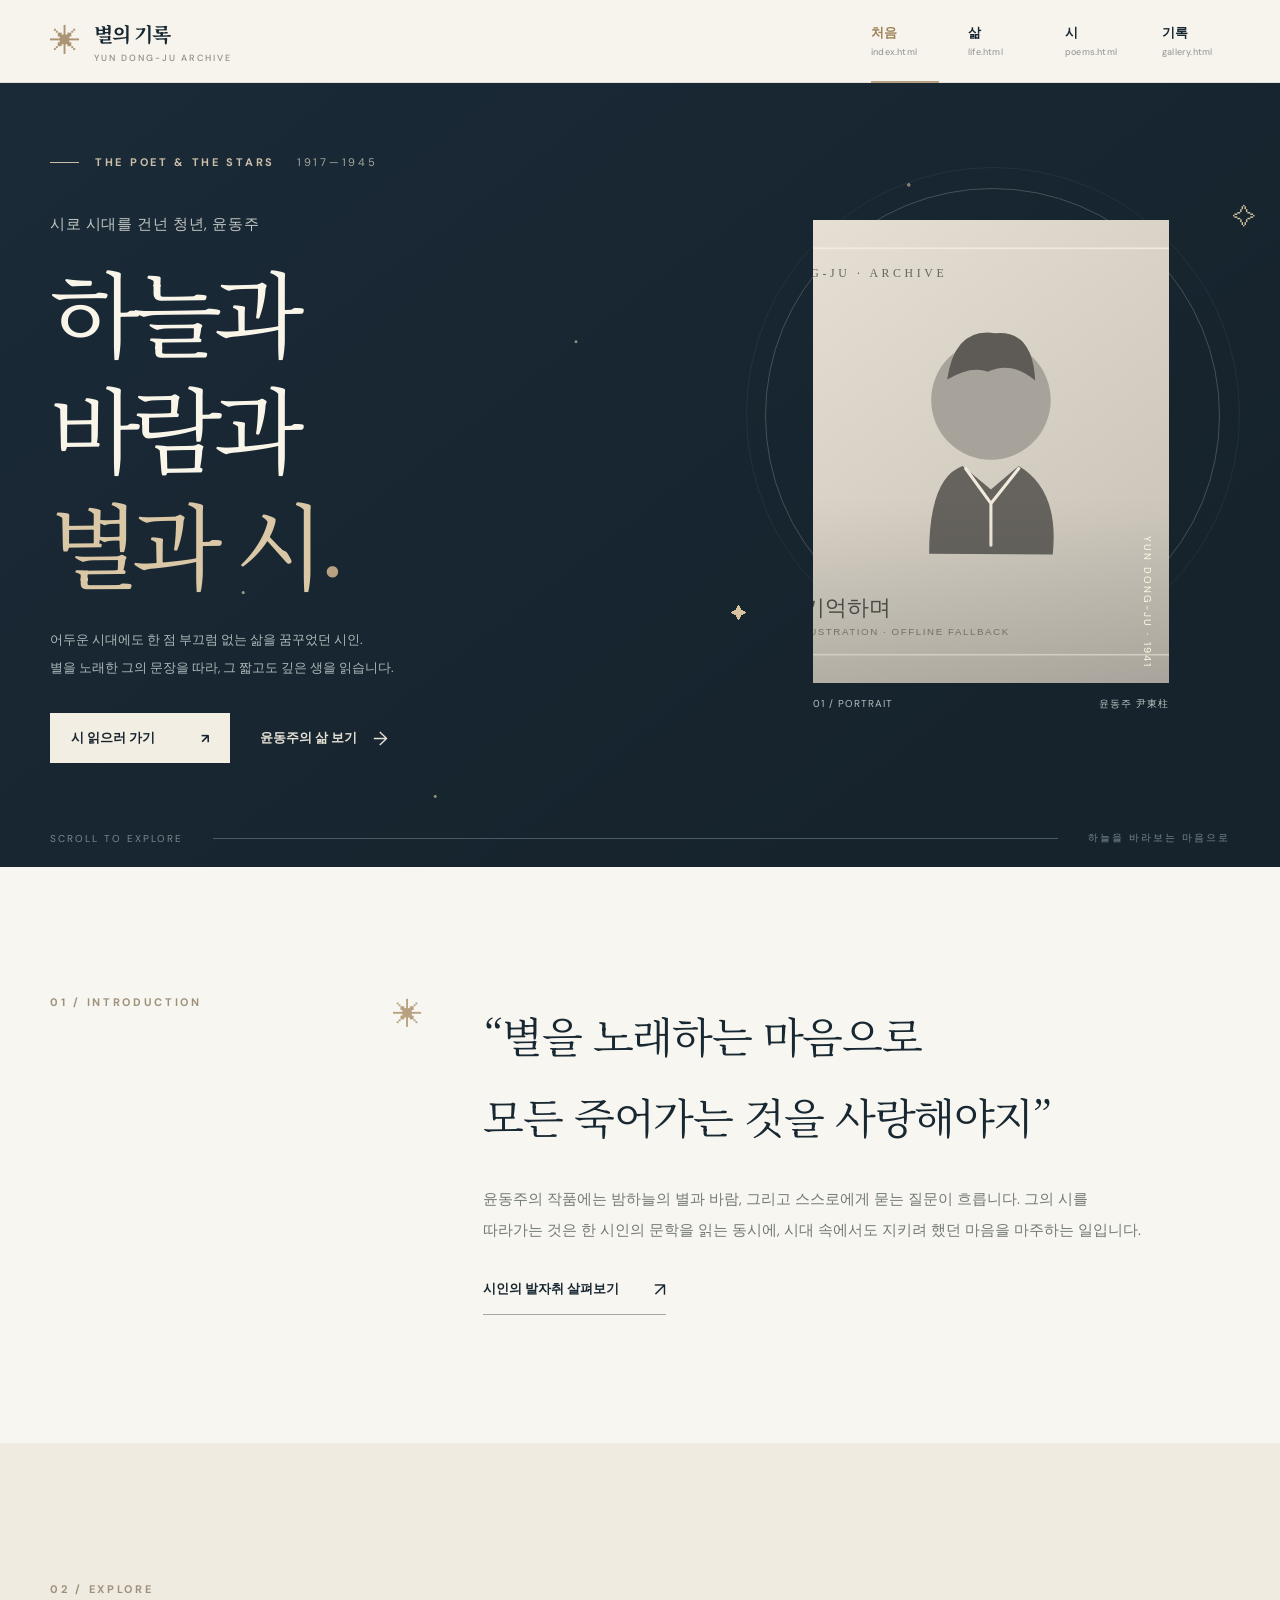
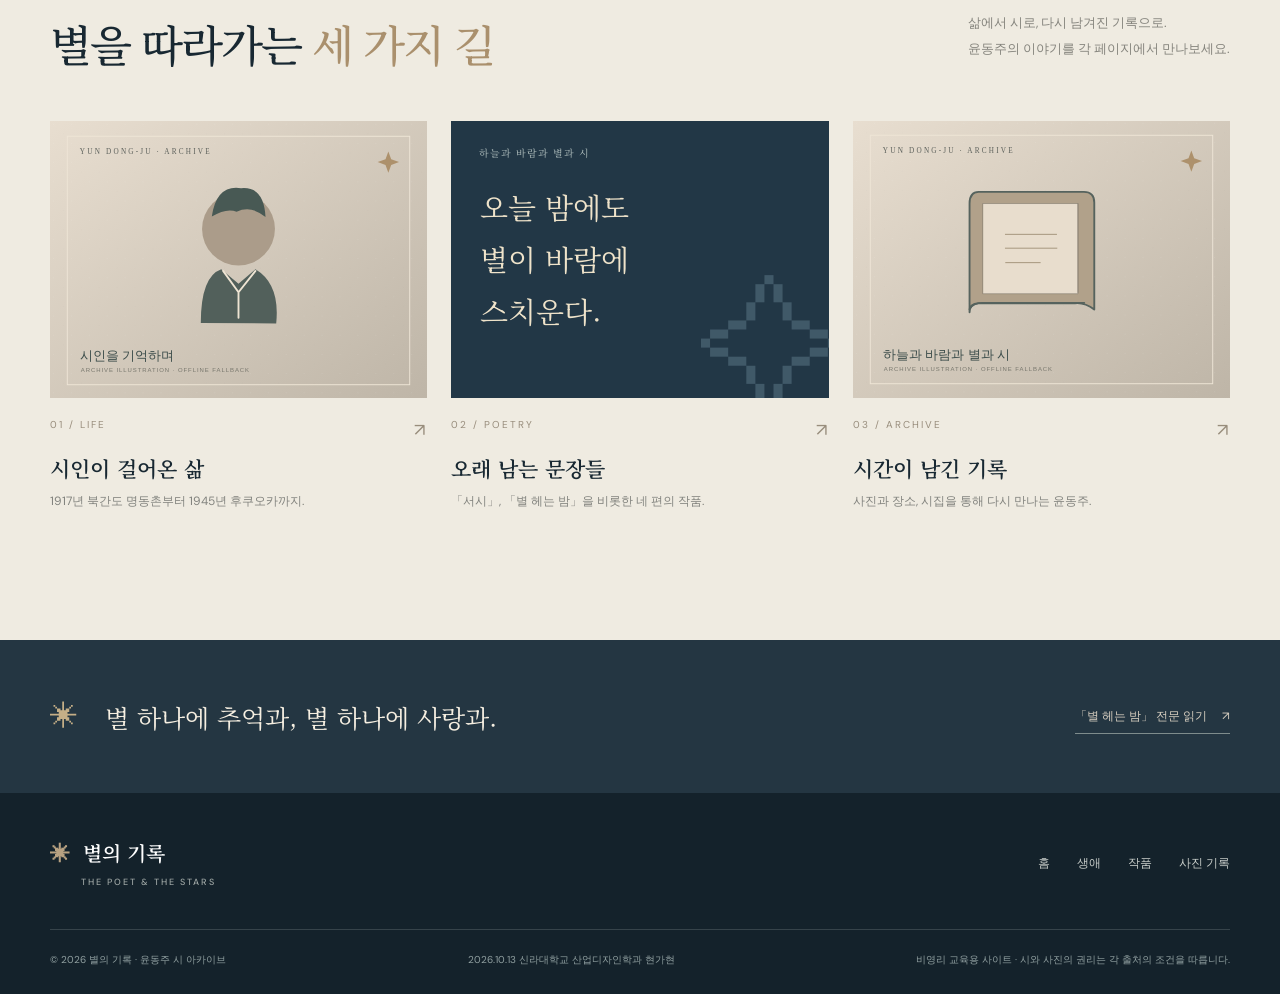
==== index.html @ 15b15f1a "Add files via upload" ====
<!DOCTYPE html>
<html lang="ko">
<head>
 <meta charset="UTF-8">
 <meta name="viewport" content="width=device-width,initial-scale=1">
 <meta name="description" content="하늘과 바람과 별과 시. 윤동주의 삶과 시, 사진 기록을 담은 문학 웹사이트입니다.">
 <meta name="theme-color" content="#17242e">
 <title>처음 | 별의 기록 — 윤동주</title>
 <link rel="icon" type="image/svg+xml" href="assets/favicon.svg">
 <link rel="preconnect" href="https://fonts.googleapis.com"><link rel="preconnect" href="https://fonts.gstatic.com" crossorigin>
 <link href="https://fonts.googleapis.com/css2?family=DM+Sans:wght@400;500;600;700&family=Noto+Serif+KR:wght@300;400;500;600;700&family=Nanum+Myeongjo:wght@400;700;800&display=swap" rel="stylesheet">
 <link rel="stylesheet" href="assets/style.css">
</head>
<body>
<a class="skip-link" href="#main">본문으로 바로가기</a>
<div class="reading-progress" aria-hidden="true" id="reading-progress"></div>
<header class="site-header" id="site-header">
 <div class="header-inner wrap">
   <a class="brand" href="index.html" aria-label="별의 기록 홈으로"><span class="brand-star" aria-hidden="true">✳</span><span class="brand-text">별의 기록<small>YUN DONG-JU ARCHIVE</small></span></a>
   <button class="nav-toggle" type="button" aria-label="메뉴 열기" aria-expanded="false" aria-controls="main-navigation"><span></span><span></span><span></span></button>
   <nav class="main-nav" id="main-navigation" aria-label="상단 메뉴"><a href="index.html" class="nav-link is-active" aria-current="page"><span>처음</span><small>index.html</small></a>
<a href="life.html" class="nav-link " ><span>삶</span><small>life.html</small></a>
<a href="poems.html" class="nav-link " ><span>시</span><small>poems.html</small></a>
<a href="gallery.html" class="nav-link " ><span>기록</span><small>gallery.html</small></a></nav>
 </div>
</header>
<main id="main">

<section class="hero home-hero">
 <div class="hero-stars" aria-hidden="true"></div>
 <div class="wrap hero-grid">
  <div class="hero-copy" data-reveal>
   <div class="eyebrow light"><span class="eyebrow-line"></span> THE POET & THE STARS <span class="eyebrow-num">1917—1945</span></div>
   <p class="hero-prelude">시로 시대를 건넌 청년, 윤동주</p>
   <h1>하늘과<br>바람과<br><em>별과 시<span class="title-dot">.</span></em></h1>
   <p class="hero-description">어두운 시대에도 한 점 부끄럼 없는 삶을 꿈꾸었던 시인.<br>별을 노래한 그의 문장을 따라, 그 짧고도 깊은 생을 읽습니다.</p>
   <div class="hero-actions"><a class="button button-light" href="poems.html">시 읽으러 가기 <span aria-hidden="true">↗</span></a><a class="text-link light-link" href="life.html">윤동주의 삶 보기 <span aria-hidden="true">→</span></a></div>
  </div>
  <div class="hero-visual" data-reveal>
    <div class="orbit orbit-one" aria-hidden="true"></div><div class="orbit orbit-two" aria-hidden="true"></div>
    <div class="hero-photo-frame"><img data-fallback="assets/fallback-portrait.svg" src="https://upload.wikimedia.org/wikipedia/commons/4/4f/Yun_Dong-ju.jpg" alt="1941년 연희전문학교 졸업 당시 윤동주 시인의 흑백 초상사진" fetchpriority="high"><span class="photo-side-note">YUN DONG-JU · 1941</span></div>
    <div class="photo-caption"><span>01 / PORTRAIT</span><span>윤동주 尹東柱</span></div>
    <div class="star-mark mark-a" aria-hidden="true">✧</div><div class="star-mark mark-b" aria-hidden="true">✦</div>
  </div>
 </div>
 <div class="wrap hero-bottom"><span>SCROLL TO EXPLORE</span><span class="hero-bottom-line"></span><span>하늘을 바라보는 마음으로</span></div>
</section>
<section class="section intro-section">
 <div class="wrap intro-grid">
   <div class="section-kicker" data-reveal><span class="section-index">01 / INTRODUCTION</span><span class="tiny-star">✳</span></div>
   <div data-reveal><p class="serif-lead">“별을 노래하는 마음으로<br>모든 죽어가는 것을 사랑해야지”</p><p class="body-copy">윤동주의 작품에는 밤하늘의 별과 바람, 그리고 스스로에게 묻는 질문이 흐릅니다. 그의 시를 따라가는 것은 한 시인의 문학을 읽는 동시에, 시대 속에서도 지키려 했던 마음을 마주하는 일입니다.</p><a href="life.html" class="arrow-link">시인의 발자취 살펴보기 <span>↗</span></a></div>
 </div>
</section>
<section class="section discover-section">
 <div class="wrap">
   <div class="section-header" data-reveal><div><p class="section-index">02 / EXPLORE</p><h2>별을 따라가는 <em>세 가지 길</em></h2></div><p>삶에서 시로, 다시 남겨진 기록으로.<br>윤동주의 이야기를 각 페이지에서 만나보세요.</p></div>
   <div class="discover-grid">
    <a class="discover-card" href="life.html" data-reveal><div class="card-image"><img data-fallback="assets/fallback-portrait.svg" src="https://upload.wikimedia.org/wikipedia/commons/0/0b/Birth_Place_of_Yun_Dong-ju.jpg" loading="lazy" alt="윤동주 시인의 출생지에 보존된 생가 건물"></div><div class="discover-meta"><span>01 / LIFE</span><span aria-hidden="true">↗</span></div><h3>시인이 걸어온 삶</h3><p>1917년 북간도 명동촌부터 1945년 후쿠오카까지.</p></a>
    <a class="discover-card" href="poems.html" data-reveal><div class="card-image card-image-poetry"><span class="poem-image-small">하늘과 바람과 별과 시</span><strong>오늘 밤에도<br>별이 바람에<br>스치운다.</strong><span class="poem-image-star" aria-hidden="true">✧</span></div><div class="discover-meta"><span>02 / POETRY</span><span aria-hidden="true">↗</span></div><h3>오래 남는 문장들</h3><p>「서시」, 「별 헤는 밤」을 비롯한 네 편의 작품.</p></a>
    <a class="discover-card" href="gallery.html" data-reveal><div class="card-image"><img data-fallback="assets/fallback-book.svg" src="https://upload.wikimedia.org/wikipedia/commons/3/3f/Sky%2C_Wind%2C_Star_and_Poem.jpg" loading="lazy" alt="1948년 발간된 시집 하늘과 바람과 별과 시의 초간본"></div><div class="discover-meta"><span>03 / ARCHIVE</span><span aria-hidden="true">↗</span></div><h3>시간이 남긴 기록</h3><p>사진과 장소, 시집을 통해 다시 만나는 윤동주.</p></a>
   </div>
 </div>
</section>
<section class="quote-band"><div class="wrap"><span class="quote-spark" aria-hidden="true">✳</span><p>별 하나에 추억과, 별 하나에 사랑과.</p><a href="poems.html#night">「별 헤는 밤」 전문 읽기 <span aria-hidden="true">↗</span></a></div></section>

</main>
<footer class="site-footer">
  <div class="wrap footer-top"><div class="footer-title"><span class="footer-star">✳</span> 별의 기록 <small>THE POET & THE STARS</small></div><div class="footer-nav"><a href="index.html">홈</a><a href="life.html">생애</a><a href="poems.html">작품</a><a href="gallery.html">사진 기록</a></div></div>
  <div class="wrap footer-bottom"><span>© 2026 별의 기록 · 윤동주 시 아카이브</span><span>2026.10.13 신라대학교 산업디자인학과 현가현</span><span>비영리 교육용 사이트 · 시와 사진의 권리는 각 출처의 조건을 따릅니다.</span></div>
</footer>
<script src="assets/main.js" defer></script>
</body></html>
---- assets/style.css ----
/* 별의 기록 — A four-page editorial website about Yun Dong-ju */
:root{--ink:#182832;--deep:#17242e;--deep2:#233644;--paper:#f7f4ed;--cream:#ece7db;--white:#fffdf9;--muted:#758080;--line:#d9d7cc;--gold:#b7a181;--pale-gold:#d7c8ab;--sans:"DM Sans","Apple SD Gothic Neo","Malgun Gothic",sans-serif;--serif:"Noto Serif KR","Nanum Myeongjo","AppleMyungjo",serif;--content:1180px}
*{box-sizing:border-box}html{scroll-behavior:smooth;scroll-padding-top:112px}body{margin:0;background:var(--paper);color:var(--ink);font-family:var(--sans);-webkit-font-smoothing:antialiased;word-break:keep-all}a{text-decoration:none;color:inherit}button{font:inherit}img{display:block;width:100%}::selection{background:#d3c2a3;color:var(--deep)}.wrap{width:min(var(--content),calc(100% - 80px));margin:0 auto}.skip-link{position:absolute;top:-99px;left:16px;background:var(--paper);padding:12px 16px;z-index:10000}.skip-link:focus{top:12px}:focus-visible{outline:2px solid #9f855b;outline-offset:4px}.reading-progress{height:2px;position:fixed;top:0;left:0;width:0;background:var(--gold);z-index:200}.site-header{position:sticky;top:0;z-index:100;background:rgba(247,244,237,.97);backdrop-filter:blur(18px);border-bottom:1px solid rgba(24,40,50,.1)}.header-inner{height:82px;display:flex;align-items:center;justify-content:space-between;gap:28px}.brand{display:flex;align-items:center;gap:13px;flex-shrink:0}.brand-star{font-size:31px;color:#aa9473;line-height:1}.brand-text{font-family:var(--serif);font-weight:700;font-size:20px;letter-spacing:-1.2px}.brand-text small{display:block;color:#8e8c83;font:500 9px var(--sans);letter-spacing:2px;margin-top:4px}.main-nav{display:flex;align-items:center;gap:29px;height:100%}.nav-link{height:100%;display:flex;position:relative;flex-direction:column;justify-content:center;min-width:68px;align-items:flex-start;gap:4px;font-weight:600;font-size:13px;transition:color .2s}.nav-link small{font-size:9px;color:#9c9d99;font-weight:500;letter-spacing:.2px}.nav-link:after{content:"";position:absolute;bottom:-1px;left:0;right:0;height:2px;background:transparent}.nav-link:hover,.nav-link.is-active{color:#9e8158}.nav-link.is-active:after{background:var(--gold)}.nav-toggle{display:none}.eyebrow,.section-index{font-size:11px;font-weight:700;letter-spacing:2.7px}.eyebrow{display:flex;gap:16px;align-items:center;color:#8f877c}.eyebrow-line{width:29px;height:1px;background:currentColor;display:inline-block}.eyebrow.light{color:#ccbfa9}.eyebrow-num{font-weight:400;color:#a7a89f;margin-left:6px}.section-index{color:#9e927c}.section{padding:128px 0}.section-kicker{display:flex;align-items:start;justify-content:space-between;color:var(--gold)}.tiny-star{font-size:30px;font-weight:300}.section-header{display:flex;justify-content:space-between;align-items:end;gap:20px;margin-bottom:47px}.section-header h2,.memory-section h2,.credits-section h2{font:500 clamp(29px,3.4vw,47px)/1.4 var(--serif);letter-spacing:-2px;margin:17px 0 0}.section-header h2 em,.memory-section h2 em,.credits-section h2 em{font-style:normal;color:#aa906d}.section-header>p{color:#85847d;line-height:1.95;font-size:13px;max-width:330px}.arrow-link{display:inline-flex;gap:35px;align-items:center;border-bottom:1px solid #aaa89d;padding:0 0 12px;font-size:13px;font-weight:700;transition:gap .2s}.arrow-link:hover{gap:48px}.arrow-link span,.text-link span{font-size:19px;font-weight:400}.button{display:inline-flex;align-items:center;justify-content:space-between;gap:30px;padding:16px 21px;min-width:180px;font-weight:700;font-size:13px;transition:transform .2s,background .2s}.button:hover{transform:translateY(-3px)}.button-light{background:#f2eee4;color:var(--deep)}.text-link{display:inline-flex;align-items:center;gap:16px;font-size:13px;font-weight:700}.light-link{color:#e5e0d5}.body-copy{line-height:2.1;color:#727977;font-size:15px}.page-hero{position:relative;overflow:hidden}.page-hero.warm{background:var(--cream);color:var(--ink)}.page-hero.dark{background:var(--deep);color:#f8f4ea}.page-hero .wrap{position:relative;z-index:2;padding:112px 0 122px}.page-hero h1{font:400 clamp(36px,4.5vw,67px)/1.42 var(--serif);letter-spacing:-3px;margin:26px 0 24px}.page-hero h1 em{font-style:normal;color:#a9977c}.page-hero.dark h1 em{color:#d1b998}.page-summary{font-size:15px;line-height:2.1;color:#7f8785}.page-hero.dark .page-summary{color:#bdc1bf}.page-hero-grid{display:flex;justify-content:space-between;align-items:center;gap:40px}.page-hero-emblem{font:300 24px var(--serif);white-space:nowrap;color:#ae9e8a;border:1px solid #cec7b8;border-radius:50%;width:288px;height:288px;display:flex;align-items:center;justify-content:center;gap:14px;transform:rotate(-19deg)}.page-hero-emblem span{font-size:17px}.site-footer{background:#14222b;color:#fff}.footer-top{display:flex;align-items:center;justify-content:space-between;padding:45px 0 41px;border-bottom:1px solid #36434a}.footer-title{font:600 20px var(--serif)}.footer-star{font-size:20px;color:var(--gold);margin-right:7px}.footer-title small{display:block;margin-top:9px;margin-left:31px;font:500 9px var(--sans);color:#9da5a3;letter-spacing:2px}.footer-nav{display:flex;gap:27px;font-size:12px;color:#c8cdc9}.footer-nav a:hover{color:#fff}.footer-bottom{padding:21px 0 26px;display:flex;justify-content:space-between;gap:20px;flex-wrap:wrap;color:#91a0a1;font-size:10px;line-height:1.7}.sources-bar{background:#eeebe2;border-top:1px solid var(--line);padding:25px 0}.sources-bar .wrap{display:flex;align-items:baseline;gap:40px}.sources-bar strong{font-size:12px;white-space:nowrap}.sources-bar p{margin:0;font-size:12px;color:#727672;line-height:1.85}.sources-bar a{text-decoration:underline;text-underline-offset:3px}
/* Home */
.home-hero{background:var(--deep);color:#f9f5e9;position:relative;overflow:hidden;min-height:665px}.hero-stars,.poem-hero-stars{position:absolute;inset:0;pointer-events:none;opacity:.55;background-image:radial-gradient(circle at 6% 18%,#d8caa4 1px,transparent 1.7px),radial-gradient(circle at 19% 65%,#fff9df 1px,transparent 2px),radial-gradient(circle at 71% 13%,#d8caa4 1.5px,transparent 2px),radial-gradient(circle at 83% 76%,#d8caa4 1px,transparent 1.7px),radial-gradient(circle at 45% 33%,#f4e6b8 1px,transparent 1.8px),radial-gradient(circle at 91% 35%,#f4e6b8 1px,transparent 2px),radial-gradient(circle at 34% 91%,#f4e6b8 1px,transparent 2px),linear-gradient(142deg,#1e3040 0%,#16232c 80%)}.hero-grid{display:grid;grid-template-columns:1.15fr .85fr;gap:55px;align-items:center;padding-top:72px;padding-bottom:58px;position:relative;z-index:2}.hero-prelude{margin:45px 0 18px;font-size:15px;letter-spacing:.6px;color:#c1c7c3}.home-hero h1{font:400 clamp(68px,7.3vw,105px)/1.24 var(--serif);letter-spacing:-8px;margin:0}.home-hero h1 em{font-style:normal;color:#d9c7a5}.title-dot{color:var(--gold)}.hero-description{margin:26px 0 32px;font-size:13px;line-height:2.15;color:#aeb9b9}.hero-actions{display:flex;align-items:center;gap:30px;flex-wrap:wrap}.hero-visual{position:relative;max-width:420px;width:100%;margin:0 auto;align-self:center;padding:35px 32px 22px}.hero-photo-frame{position:relative;overflow:hidden;height:463px;background:#ac9e8a;filter:sepia(.23) contrast(.94)}.hero-photo-frame>img{height:100%;object-fit:cover;object-position:center 28%;filter:grayscale(1)}.hero-photo-frame:after{content:"";position:absolute;inset:0;background:linear-gradient(0deg,rgba(15,27,31,.17),transparent 40%)}.photo-side-note{position:absolute;right:15px;bottom:15px;color:#f9f7ec;font-size:10px;letter-spacing:2px;writing-mode:vertical-rl;z-index:2}.photo-caption{display:flex;justify-content:space-between;margin-top:14px;color:#b6c0c0;font-size:10px;letter-spacing:1px}.orbit{position:absolute;border:1px solid #6b7371;border-radius:50%;pointer-events:none}.orbit-one{width:calc(100% + 35px);aspect-ratio:1;left:-16px;top:3px;opacity:.55}.orbit-two{width:calc(100% + 74px);aspect-ratio:1;left:-35px;top:-18px;opacity:.16}.star-mark{position:absolute;color:#d7c39f;font-size:23px}.mark-a{top:3%;right:-13%}.mark-b{bottom:20%;left:-12%;font-size:16px}.hero-bottom{position:relative;z-index:2;padding:10px 0 22px;display:flex;align-items:center;gap:30px;color:#798a8d;font-size:10px;letter-spacing:2px}.hero-bottom-line{height:1px;background:#4a5c63;flex:1}.intro-section{background:#f8f6f0}.intro-grid{display:grid;grid-template-columns:1fr 2fr;gap:60px}.serif-lead{font:400 clamp(27px,3.3vw,44px)/1.9 var(--serif);letter-spacing:-1.4px;margin:0 0 28px}.intro-grid .body-copy{max-width:660px;margin:0 0 30px}.discover-section{background:#efebe1}.discover-grid{display:grid;grid-template-columns:repeat(3,minmax(0,1fr));gap:24px}.discover-card .card-image{height:277px;overflow:hidden;background:#d0c7b8;position:relative}.discover-card img{height:100%;object-fit:cover;transition:transform .65s}.discover-card:hover img{transform:scale(1.065)}.discover-card:first-child img{object-position:center 35%}.discover-card:last-child img{object-position:center center}.discover-meta{display:flex;justify-content:space-between;font-size:10px;letter-spacing:2px;margin:20px 0 11px;color:#988d7c}.discover-meta>span:last-child{font-size:18px}.discover-card h3{font:600 21px var(--serif);margin:0 0 8px}.discover-card>p{font-size:12px;line-height:1.8;color:#82837e;margin:0}.card-image-poetry{background:#223746!important;padding:29px;color:#efe3ca;display:flex;flex-direction:column;justify-content:center}.poem-image-small{position:absolute;top:24px;left:28px;font:500 10px var(--serif);letter-spacing:1px;color:#9faeaf}.card-image-poetry strong{font:400 29px/1.8 var(--serif);z-index:1}.poem-image-star{position:absolute;font-size:145px;line-height:1;right:-17px;bottom:-27px;color:#405968;font-weight:300}.quote-band{background:#243642;color:#f6efe1;padding:58px 0}.quote-band .wrap{display:flex;gap:27px;align-items:center}.quote-spark{font-size:28px;color:#c5af87}.quote-band p{font:400 25px var(--serif);flex:1;margin:0}.quote-band a{font-size:12px;color:#d6cec0;border-bottom:1px solid #7e8c8c;padding:8px 0;white-space:nowrap}.quote-band a span{margin-left:12px}
/* Life */
.biography-section{background:var(--paper)}.bio-grid{display:grid;grid-template-columns:.8fr 1.2fr;gap:100px;align-items:center}.bio-photo{background:#a4a19b;position:relative}.bio-photo>img{aspect-ratio:.75;object-fit:cover;object-position:center 22%;filter:grayscale(1) contrast(1.06)}.bio-photo>span{position:absolute;bottom:18px;left:20px;font-size:10px;color:#f5f3ea;letter-spacing:2px}.bio-content h2{font:600 51px var(--serif);margin:18px 0 4px}.bio-content h2 small{font-size:23px;color:#9e927e;font-weight:400}.bio-years{font-size:12px!important;letter-spacing:1.8px;color:#9a8e7d!important;margin-bottom:28px!important}.bio-content>p:not(.bio-years){font-size:14px;line-height:2.25;color:#66716f;margin:0 0 19px}.bio-facts{display:grid;grid-template-columns:repeat(3,1fr);gap:17px;margin-top:35px;border-top:1px solid var(--line);padding-top:24px}.bio-facts small{display:block;font-size:10px;letter-spacing:1px;color:#a59a8b;margin-bottom:9px}.bio-facts strong{font-size:12px;line-height:1.65}.bio-facts strong span{font-weight:400;color:#868681}.timeline-section{background:#ede9df}.section-header.narrow{margin-bottom:55px}.timeline{max-width:960px;margin:0 auto}.timeline-item{display:grid;grid-template-columns:180px 1fr;gap:45px;position:relative;padding-bottom:36px}.timeline-item:before{content:"";width:1px;background:#c9c2b5;position:absolute;top:18px;bottom:-7px;left:193px}.timeline-item:last-child:before{display:none}.timeline-year{font:500 46px var(--serif);color:#b9a98d;letter-spacing:-1px}.timeline-entry{position:relative;background:#f8f6f0;padding:29px 36px;border:1px solid #e4dfd4}.timeline-entry:before{content:"";width:9px;height:9px;border:1px solid #b19b7a;background:var(--paper);border-radius:50%;position:absolute;left:-37px;top:23px}.timeline-entry>span{font-size:11px;font-weight:700;letter-spacing:.4px;color:#b29b78}.timeline-entry h3{font:600 20px var(--serif);margin:12px 0}.timeline-entry p{font-size:13px;color:#777f7b;line-height:2;margin:0}.memory-section{background:#f8f6f0}.memory-grid{display:grid;grid-template-columns:1fr 1fr;gap:90px;align-items:center}.memory-section .body-copy{max-width:480px;margin:25px 0}.memory-image{height:445px;overflow:hidden}.memory-image img{height:100%;object-fit:cover;object-position:center 56%}
/* Poems */
.poem-page-hero .wrap{padding:106px 0 111px}.poem-hero-stars{background-image:radial-gradient(circle at 75% 32%,#e2cb9f 1px,transparent 2px),radial-gradient(circle at 87% 56%,#fff 2px,transparent 3px),radial-gradient(circle at 60% 67%,#d4c6a2 1px,transparent 1.6px),radial-gradient(circle at 42% 28%,#d4c6a2 1px,transparent 1.6px);background-size:auto;opacity:.5}.poem-anchor-bar{background:#ede9df;border-bottom:1px solid #d8d2c8;position:sticky;top:82px;z-index:70}.poem-anchor-bar .wrap{display:flex;gap:12px;align-items:center;justify-content:space-between;min-height:72px}.poem-anchor-bar .wrap>span{font-size:10px;letter-spacing:1.4px;color:#a2917c;margin-right:auto}.poem-anchor-bar a{font-size:12px;padding:10px 13px;white-space:nowrap;transition:background .2s}.poem-anchor-bar a:hover{background:#dcd4c4}.poem-anchor-bar a small{font-size:9px;color:#ac9680;margin-right:7px}.poem-panel{scroll-margin-top:154px;background:#f8f6f0;padding:105px 0 112px}.poem-panel-alt{background:#efebe1}.poem-panel-grid{display:grid;grid-template-columns:.73fr 1.27fr;align-items:start;gap:74px}.poem-side{position:sticky;top:190px}.poem-no{font-size:90px;font-family:var(--serif);color:#c4b79e;display:block;font-weight:300;line-height:1.1;letter-spacing:-7px;margin-bottom:26px}.poem-no span{font:400 15px var(--sans);letter-spacing:0;color:#acaaa3;margin-left:14px}.poem-side h2{font:600 43px var(--serif);margin:14px 0 6px}.poem-date{color:#a69a88;font-size:12px;letter-spacing:1.3px}.poem-tags{margin-top:24px;display:flex;flex-wrap:wrap}.poem-tags span{font-size:11px;border:1px solid #d4cbbc;border-radius:20px;padding:7px 13px;color:#9e8c74}.poem-commentary{font-size:13px;line-height:2.2;color:#78807b;margin:25px 0 32px;max-width:285px}.source-link{font-size:11px;color:#96846c;border-bottom:1px solid #c3b9a9;padding-bottom:7px}.poem-paper{position:relative;background:var(--white);padding:57px clamp(30px,6vw,85px) 61px;box-shadow:0 18px 60px rgba(43,38,25,.045);border:1px solid #ebe6da;min-height:610px}.paper-head{display:block;font:500 10px var(--sans);color:#c6b9a7;letter-spacing:3px}.poem-paper h3{font:600 26px var(--serif);text-align:center;margin:36px 0 40px}.poem-text{font:400 16px/2.1 var(--serif);color:#283239;white-space:pre-line;overflow-wrap:anywhere;word-break:keep-all;letter-spacing:-.36px}.paper-rule{height:1px;width:47px;margin:42px auto 12px;background:#bbaa90}.paper-date{display:block;text-align:center;font-size:11px;color:#a9a39a}.paper-bottom-star{position:absolute;bottom:33px;right:35px;color:#d4c5a9;font-size:24px}.poem-end{padding:73px 0;background:#253846;color:#f4ecdd;text-align:center}.poem-end .wrap>span{font-size:35px;color:var(--gold)}.poem-end p{font:400 23px var(--serif);margin:15px 0 25px}.poem-end .arrow-link{border-color:#869597;font-size:11px}
/* Gallery */
.gallery-hero-count{font:500 clamp(110px,17vw,220px)/.9 var(--serif);color:#d2c8b9;position:relative;letter-spacing:-16px}.gallery-hero-count span{display:block;font:600 10px/1.8 var(--sans);letter-spacing:2px;color:#a4947d;position:absolute;right:3px;bottom:-37px}.gallery-section{background:#f8f6f0;padding-top:62px}.gallery-tools{display:flex;justify-content:space-between;align-items:center;gap:20px;margin-bottom:43px}.gallery-tools p{font-size:11px;font-weight:700;letter-spacing:2px}.gallery-tools p span{color:#a89b88}.gallery-filters{display:flex;gap:5px;flex-wrap:wrap}.filter-button{border:1px solid transparent;background:transparent;padding:10px 14px;cursor:pointer;font-size:12px;color:#8b908c;transition:background .2s,border-color .2s}.filter-button:hover{border-color:#d4c6b5}.filter-button.is-selected{color:var(--ink);background:#ece7db;border-color:#d6cfbf}.gallery-grid{display:grid;grid-template-columns:repeat(12,1fr);gap:54px 28px}.gallery-item{margin:0;grid-column:span 4}.gallery-portrait{grid-column:span 5}.gallery-birth{grid-column:span 7}.gallery-book{grid-column:span 4}.gallery-museum{grid-column:span 4}.gallery-stone{grid-column:span 4}.gallery-grave{grid-column:span 12}.gallery-image{display:block;position:relative;overflow:hidden;background:#d6d0c6;height:330px}.gallery-portrait .gallery-image,.gallery-birth .gallery-image{height:485px}.gallery-grave .gallery-image{height:390px}.gallery-image img{height:100%;object-fit:cover;transition:transform .7s,filter .5s}.gallery-image:hover img{transform:scale(1.04);filter:brightness(.82)}.gallery-portrait img{object-position:center 29%;filter:grayscale(1)}.gallery-book img{object-position:center}.gallery-museum img{object-position:center 57%}.gallery-stone img{object-position:center center}.gallery-grave img{object-position:center 48%}.gallery-image-number{position:absolute;top:21px;left:20px;background:#182832a6;color:white;padding:8px 10px;font-size:10px;letter-spacing:1px}.gallery-view{position:absolute;right:16px;bottom:16px;background:#faf6eb;color:#35444c;padding:11px 14px;font-size:11px;font-weight:700;transform:translateY(62px);transition:transform .25s}.gallery-image:hover .gallery-view,.gallery-image:focus-visible .gallery-view{transform:translateY(0)}.gallery-title-row{display:flex;justify-content:space-between;align-items:baseline;gap:20px;margin-top:18px}.gallery-title-row h2{font:600 20px var(--serif);margin:0}.gallery-title-row span{font-size:10px;color:#9b978e;white-space:nowrap}.gallery-item figcaption>p{font-size:12px;line-height:1.9;color:#7c837e;margin:9px 0}.gallery-credit{font-size:10px;color:#99968e;line-height:1.8}.gallery-credit a{text-decoration:underline;text-decoration-color:#c8c2b4;text-underline-offset:3px}.gallery-item[hidden]{display:none!important}.credits-section{background:#eae5d9;padding:82px 0 98px}.credits-grid{display:grid;grid-template-columns:1fr 1.2fr;gap:80px}.credits-grid p{margin:0 0 19px;color:#757b77;font-size:13px;line-height:2}.credits-grid .arrow-link{margin-top:10px}
[data-reveal]{opacity:0;transform:translateY(24px);transition:opacity .7s ease,transform .7s ease}[data-reveal].is-visible{opacity:1;transform:translateY(0)}
@media(max-width:1050px){.wrap{width:min(var(--content),calc(100% - 56px))}.hero-grid{gap:20px}.home-hero h1{font-size:73px;letter-spacing:-6px}.bio-grid{gap:54px}.poem-panel-grid{gap:30px}.gallery-title-row{flex-direction:column;gap:4px}}
@media(max-width:760px){.wrap{width:calc(100% - 40px)}.header-inner{height:70px}.site-header{z-index:101}.brand-text{font-size:17px}.brand-text small{font-size:8px}.nav-toggle{display:flex;flex-direction:column;justify-content:center;align-items:center;gap:5px;width:40px;height:40px;border:1px solid #d8d3c9;background:transparent;cursor:pointer}.nav-toggle span{height:1px;width:20px;background:var(--deep)}.main-nav{display:none;position:absolute;top:70px;left:0;right:0;height:auto;background:#f7f4ed;box-shadow:0 20px 30px #152d301a;border-bottom:1px solid #d8d3c9;padding:13px 20px 22px;flex-direction:column;gap:0;align-items:stretch}.main-nav.is-open{display:flex}.nav-link{min-height:56px;border-bottom:1px solid #e5e1d9;padding:8px 4px}.nav-link:after{display:none}.nav-link small{font-size:10px}.section{padding:83px 0}.section-header{display:block;margin-bottom:35px}.section-header h2{font-size:34px}.section-header>p{margin-top:14px}.home-hero{min-height:0}.hero-grid{grid-template-columns:1fr;gap:40px;padding-top:53px;padding-bottom:35px}.hero-prelude{margin-top:28px}.home-hero h1{font-size:clamp(60px,14vw,85px);letter-spacing:-5px}.hero-visual{max-width:340px;margin:0 auto;padding:15px}.hero-photo-frame{height:375px}.orbit-one,.orbit-two{display:none}.mark-a{right:-2%}.hero-bottom{gap:13px;padding:0 0 23px;font-size:8px}.hero-description{line-height:2}.intro-grid{grid-template-columns:1fr;gap:30px}.serif-lead{font-size:27px}.discover-grid{grid-template-columns:1fr;gap:40px}.discover-card .card-image{height:285px}.quote-band .wrap{flex-direction:column;align-items:flex-start;gap:13px}.quote-band p{font-size:21px}.page-hero .wrap{padding:76px 0 85px}.page-hero h1{font-size:clamp(35px,8vw,52px);letter-spacing:-2px}.page-summary{font-size:13px}.page-hero-emblem{display:none}.bio-grid{grid-template-columns:1fr;gap:38px}.bio-photo{max-width:450px}.bio-photo>img{aspect-ratio:.85}.bio-content h2{font-size:41px}.bio-facts{grid-template-columns:1fr 1fr}.timeline-item{grid-template-columns:80px 1fr;gap:20px;padding-bottom:25px}.timeline-year{font-size:26px}.timeline-item:before{left:86px}.timeline-entry:before{left:-19px;width:7px;height:7px}.timeline-entry{padding:20px 19px}.timeline-entry h3{font-size:17px}.timeline-entry p{font-size:12px}.memory-grid{grid-template-columns:1fr;gap:32px}.memory-image{height:360px}.poem-anchor-bar{top:70px}.poem-anchor-bar .wrap{overflow-x:auto;justify-content:flex-start;min-height:58px;gap:0;scrollbar-width:thin}.poem-anchor-bar .wrap>span{display:none}.poem-anchor-bar a{font-size:11px}.poem-panel{scroll-margin-top:132px;padding:68px 0 70px}.poem-panel-grid{grid-template-columns:1fr;gap:25px}.poem-side{position:static}.poem-no{font-size:60px;margin-bottom:8px}.poem-side h2{font-size:32px;margin-top:8px}.poem-commentary{max-width:100%;margin:16px 0}.poem-paper{padding:39px 25px 50px;min-height:0}.poem-paper h3{font-size:24px;margin:28px 0 34px}.poem-text{font-size:14px;line-height:2.1}.gallery-hero-count{display:none}.gallery-tools{display:block}.gallery-tools p{margin-bottom:17px}.gallery-grid{display:grid;grid-template-columns:1fr;gap:37px}.gallery-item,.gallery-portrait,.gallery-birth,.gallery-book,.gallery-museum,.gallery-stone,.gallery-grave{grid-column:span 1}.gallery-image,.gallery-portrait .gallery-image,.gallery-birth .gallery-image,.gallery-grave .gallery-image{height:auto;aspect-ratio:1.22}.gallery-portrait .gallery-image{aspect-ratio:.92}.gallery-museum .gallery-image{aspect-ratio:1.15}.gallery-view{transform:translateY(0)}.gallery-title-row{flex-direction:row}.credits-grid{grid-template-columns:1fr;gap:24px}.sources-bar .wrap{display:block}.sources-bar strong{display:block;margin-bottom:9px}.footer-top{display:block}.footer-nav{margin-top:28px;flex-wrap:wrap;gap:14px 22px}.footer-bottom{display:block}.footer-bottom span{display:block;margin-top:5px}}
@media(max-width:380px){.hero-actions{gap:18px}.home-hero h1{font-size:57px}.hero-prelude{font-size:13px}.photo-side-note{font-size:8px}.poem-text{font-size:13px}.gallery-title-row{display:block}.gallery-title-row span{display:block;margin-top:6px}}
@media(prefers-reduced-motion:reduce){html{scroll-behavior:auto}*,*:before,*:after{animation-duration:.01ms!important;transition-duration:.01ms!important}[data-reveal]{opacity:1;transform:none}}
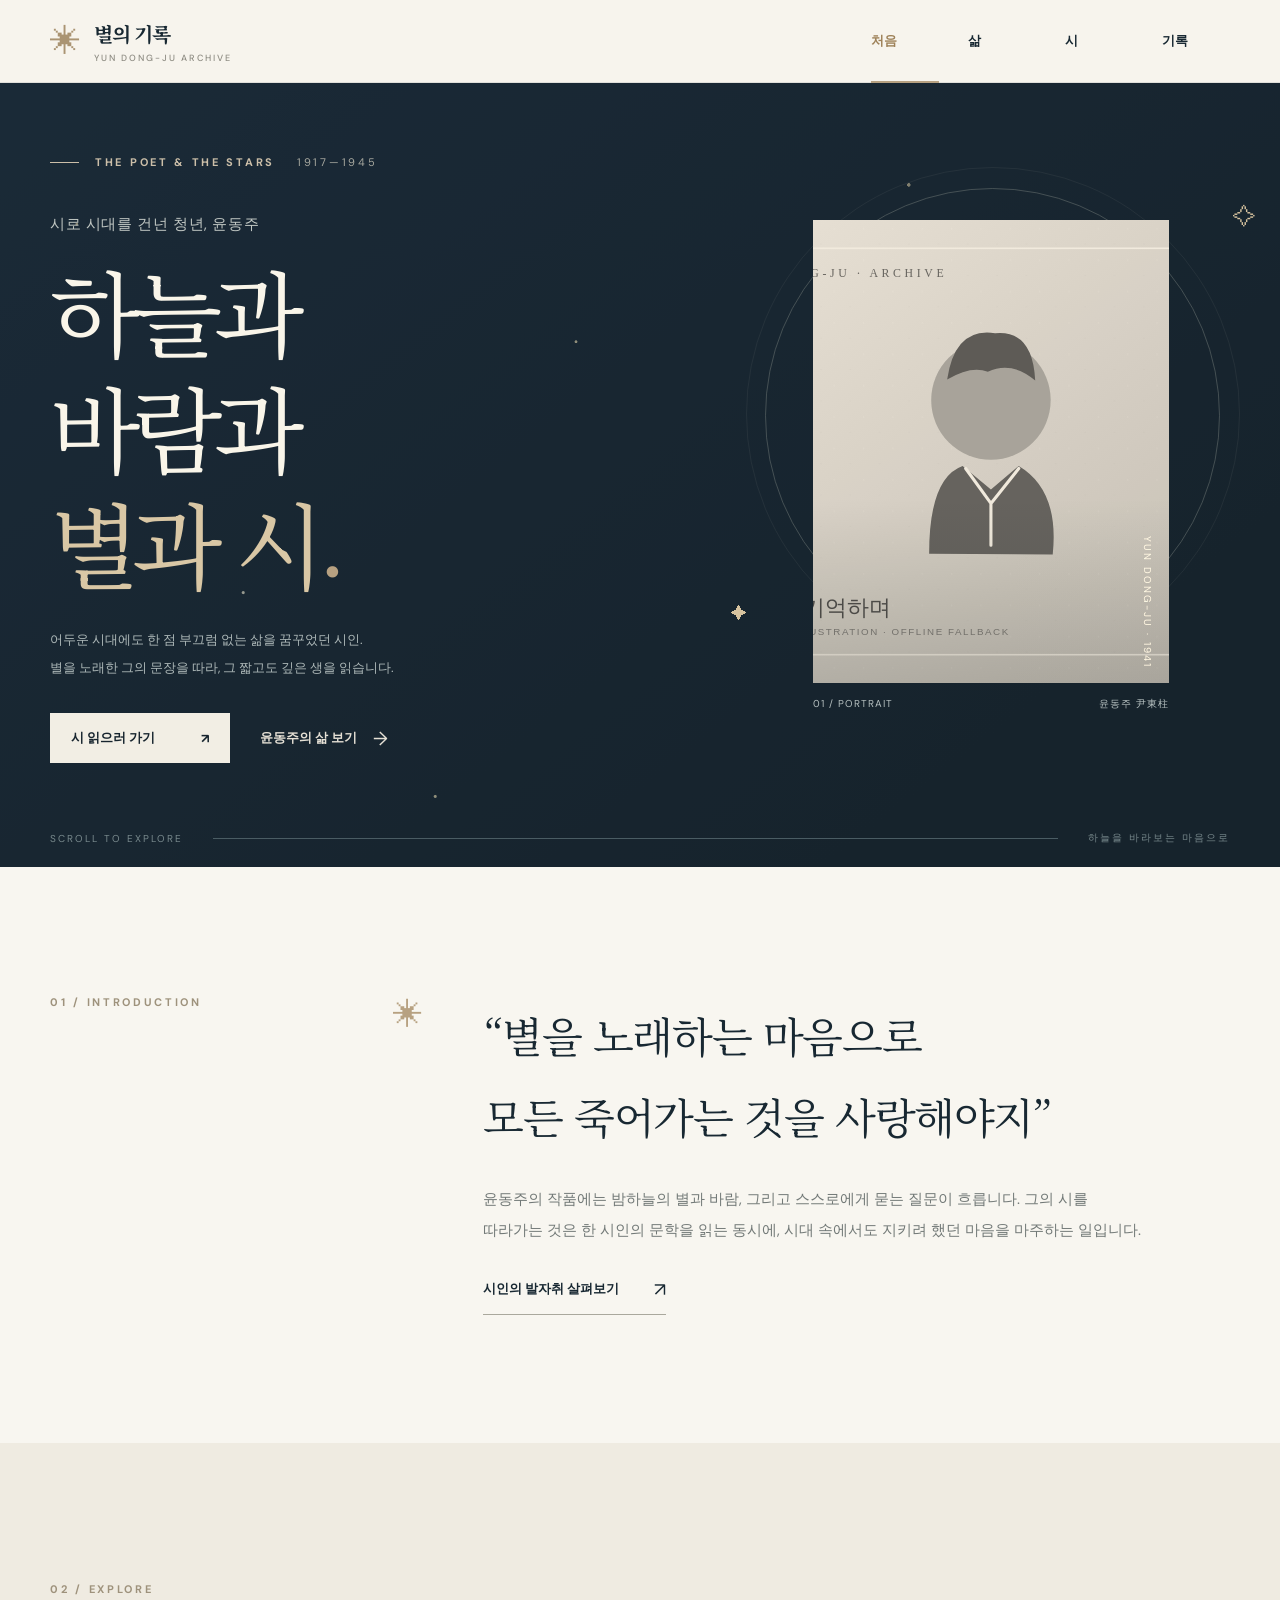
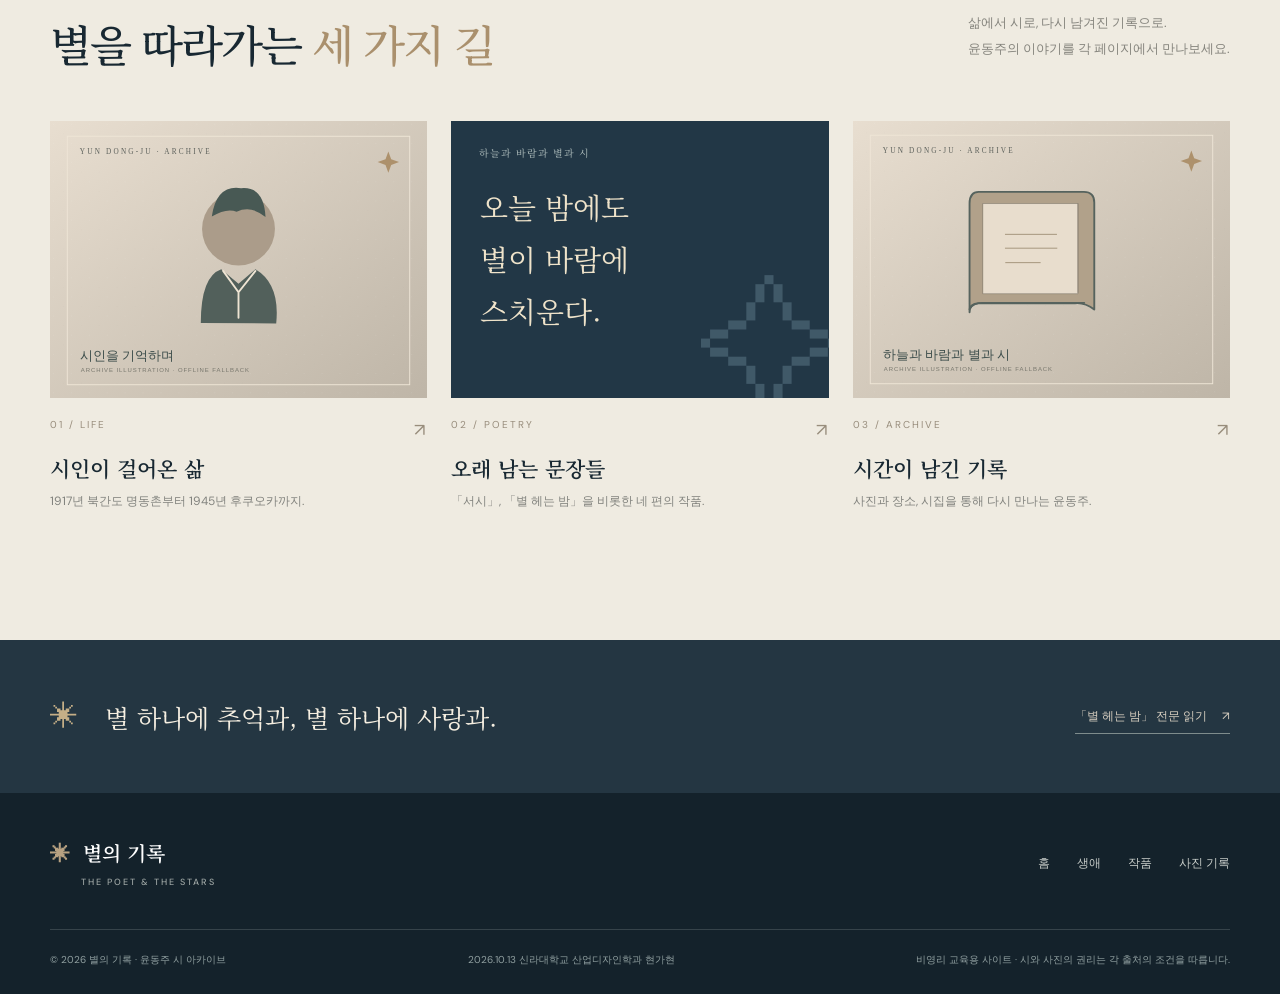
==== commit 4db52850: "Add files via upload" ====
--- a/index.html
+++ b/index.html
@@ -18,10 +18,10 @@
  <div class="header-inner wrap">
    <a class="brand" href="index.html" aria-label="별의 기록 홈으로"><span class="brand-star" aria-hidden="true">✳</span><span class="brand-text">별의 기록<small>YUN DONG-JU ARCHIVE</small></span></a>
    <button class="nav-toggle" type="button" aria-label="메뉴 열기" aria-expanded="false" aria-controls="main-navigation"><span></span><span></span><span></span></button>
-   <nav class="main-nav" id="main-navigation" aria-label="상단 메뉴"><a href="index.html" class="nav-link is-active" aria-current="page"><span>처음</span><small>index.html</small></a>
-<a href="life.html" class="nav-link " ><span>삶</span><small>life.html</small></a>
-<a href="poems.html" class="nav-link " ><span>시</span><small>poems.html</small></a>
-<a href="gallery.html" class="nav-link " ><span>기록</span><small>gallery.html</small></a></nav>
+   <nav class="main-nav" id="main-navigation" aria-label="상단 메뉴"><a href="index.html" class="nav-link is-active" aria-current="page"><span>처음</span></a>
+<a href="life.html" class="nav-link " ><span>삶</span></a>
+<a href="poems.html" class="nav-link " ><span>시</span></a>
+<a href="gallery.html" class="nav-link " ><span>기록</span></a></nav>
  </div>
 </header>
 <main id="main">
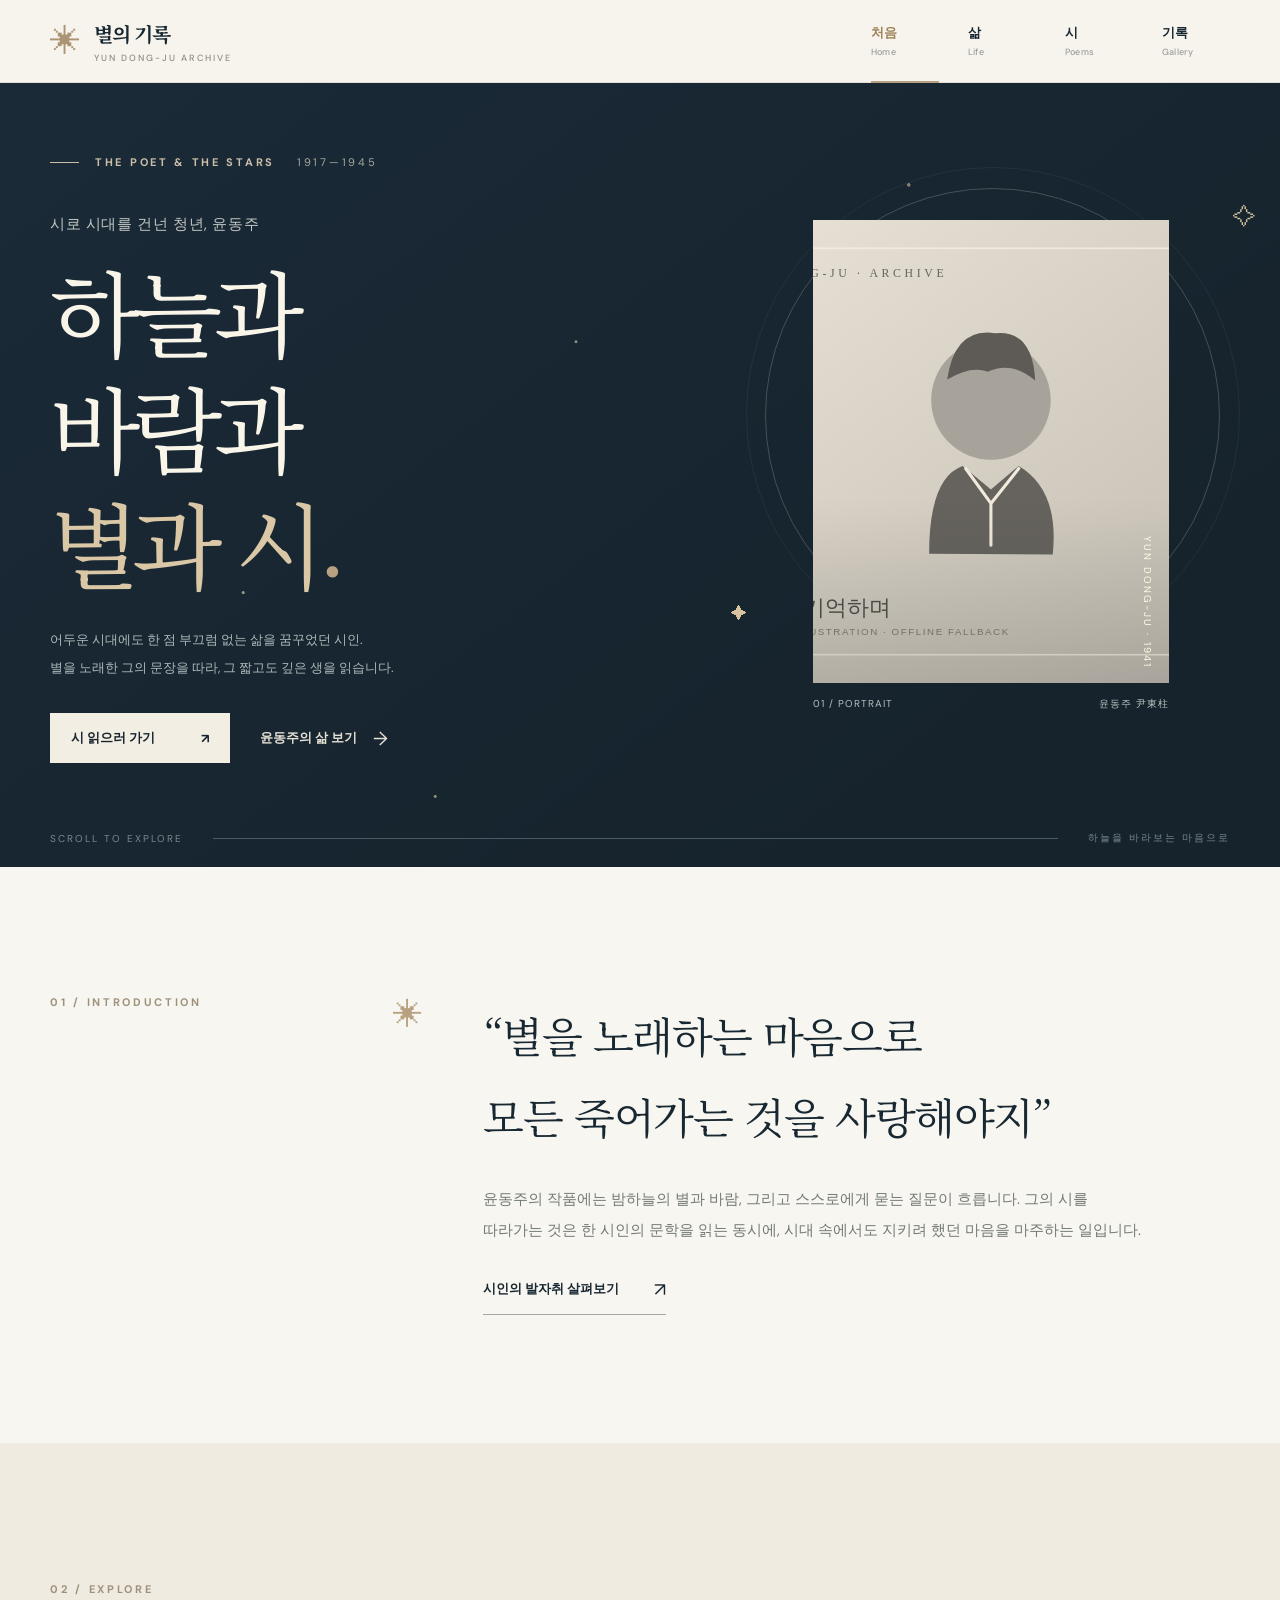
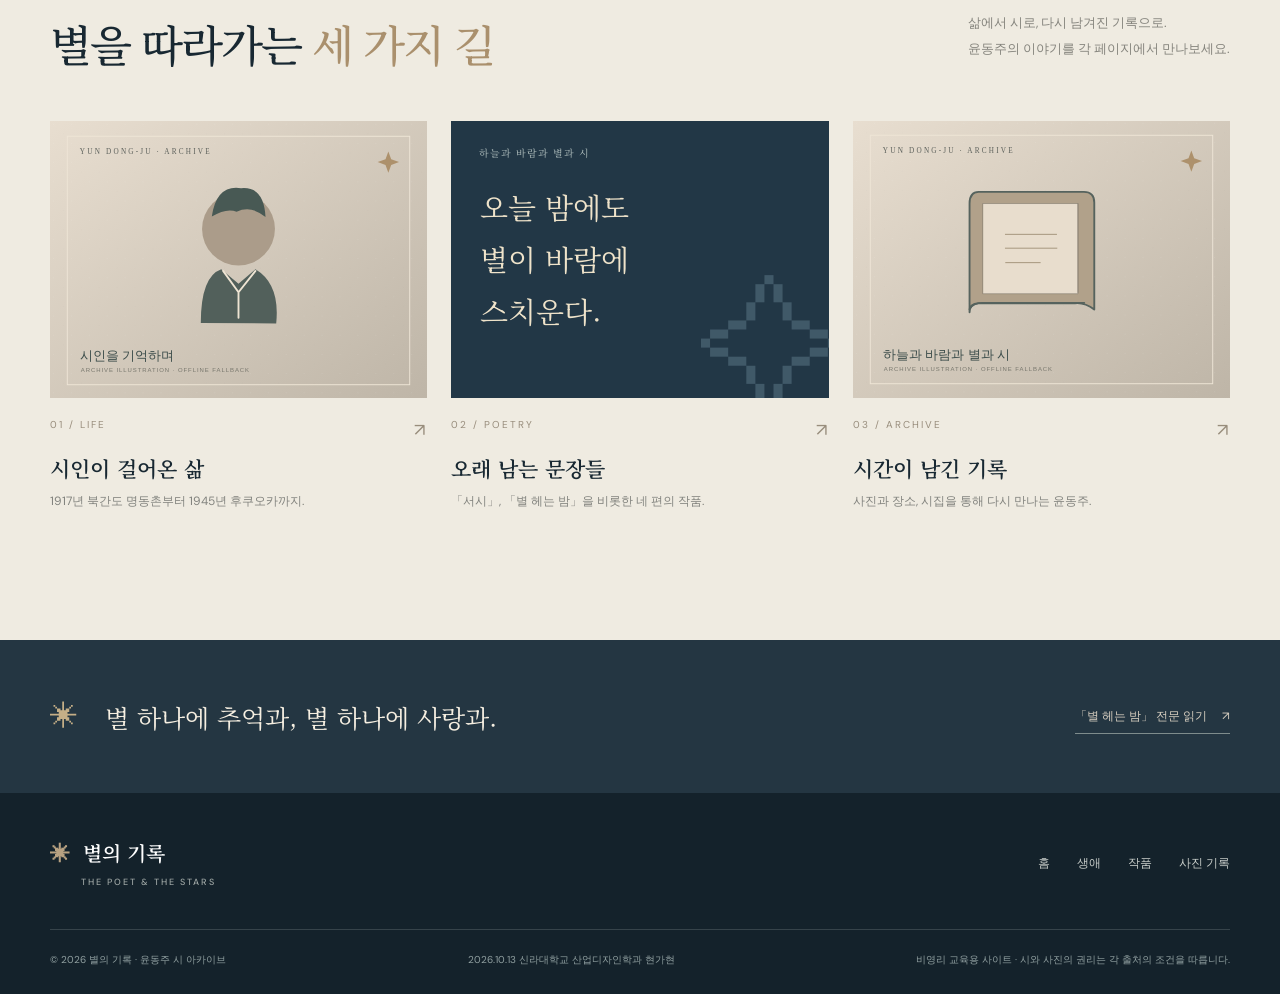
==== commit c1211db3: "Add files via upload" ====
--- a/index.html
+++ b/index.html
@@ -18,10 +18,10 @@
  <div class="header-inner wrap">
    <a class="brand" href="index.html" aria-label="별의 기록 홈으로"><span class="brand-star" aria-hidden="true">✳</span><span class="brand-text">별의 기록<small>YUN DONG-JU ARCHIVE</small></span></a>
    <button class="nav-toggle" type="button" aria-label="메뉴 열기" aria-expanded="false" aria-controls="main-navigation"><span></span><span></span><span></span></button>
-   <nav class="main-nav" id="main-navigation" aria-label="상단 메뉴"><a href="index.html" class="nav-link is-active" aria-current="page"><span>처음</span></a>
-<a href="life.html" class="nav-link " ><span>삶</span></a>
-<a href="poems.html" class="nav-link " ><span>시</span></a>
-<a href="gallery.html" class="nav-link " ><span>기록</span></a></nav>
+   <nav class="main-nav" id="main-navigation" aria-label="상단 메뉴"><a href="index.html" class="nav-link is-active" aria-current="page"><span>처음</span><small>Home</small></a>
+<a href="life.html" class="nav-link " ><span>삶</span><small>Life</small></a>
+<a href="poems.html" class="nav-link " ><span>시</span><small>Poems</small></a>
+<a href="gallery.html" class="nav-link " ><span>기록</span><small>Gallery</small></a></nav>
  </div>
 </header>
 <main id="main">
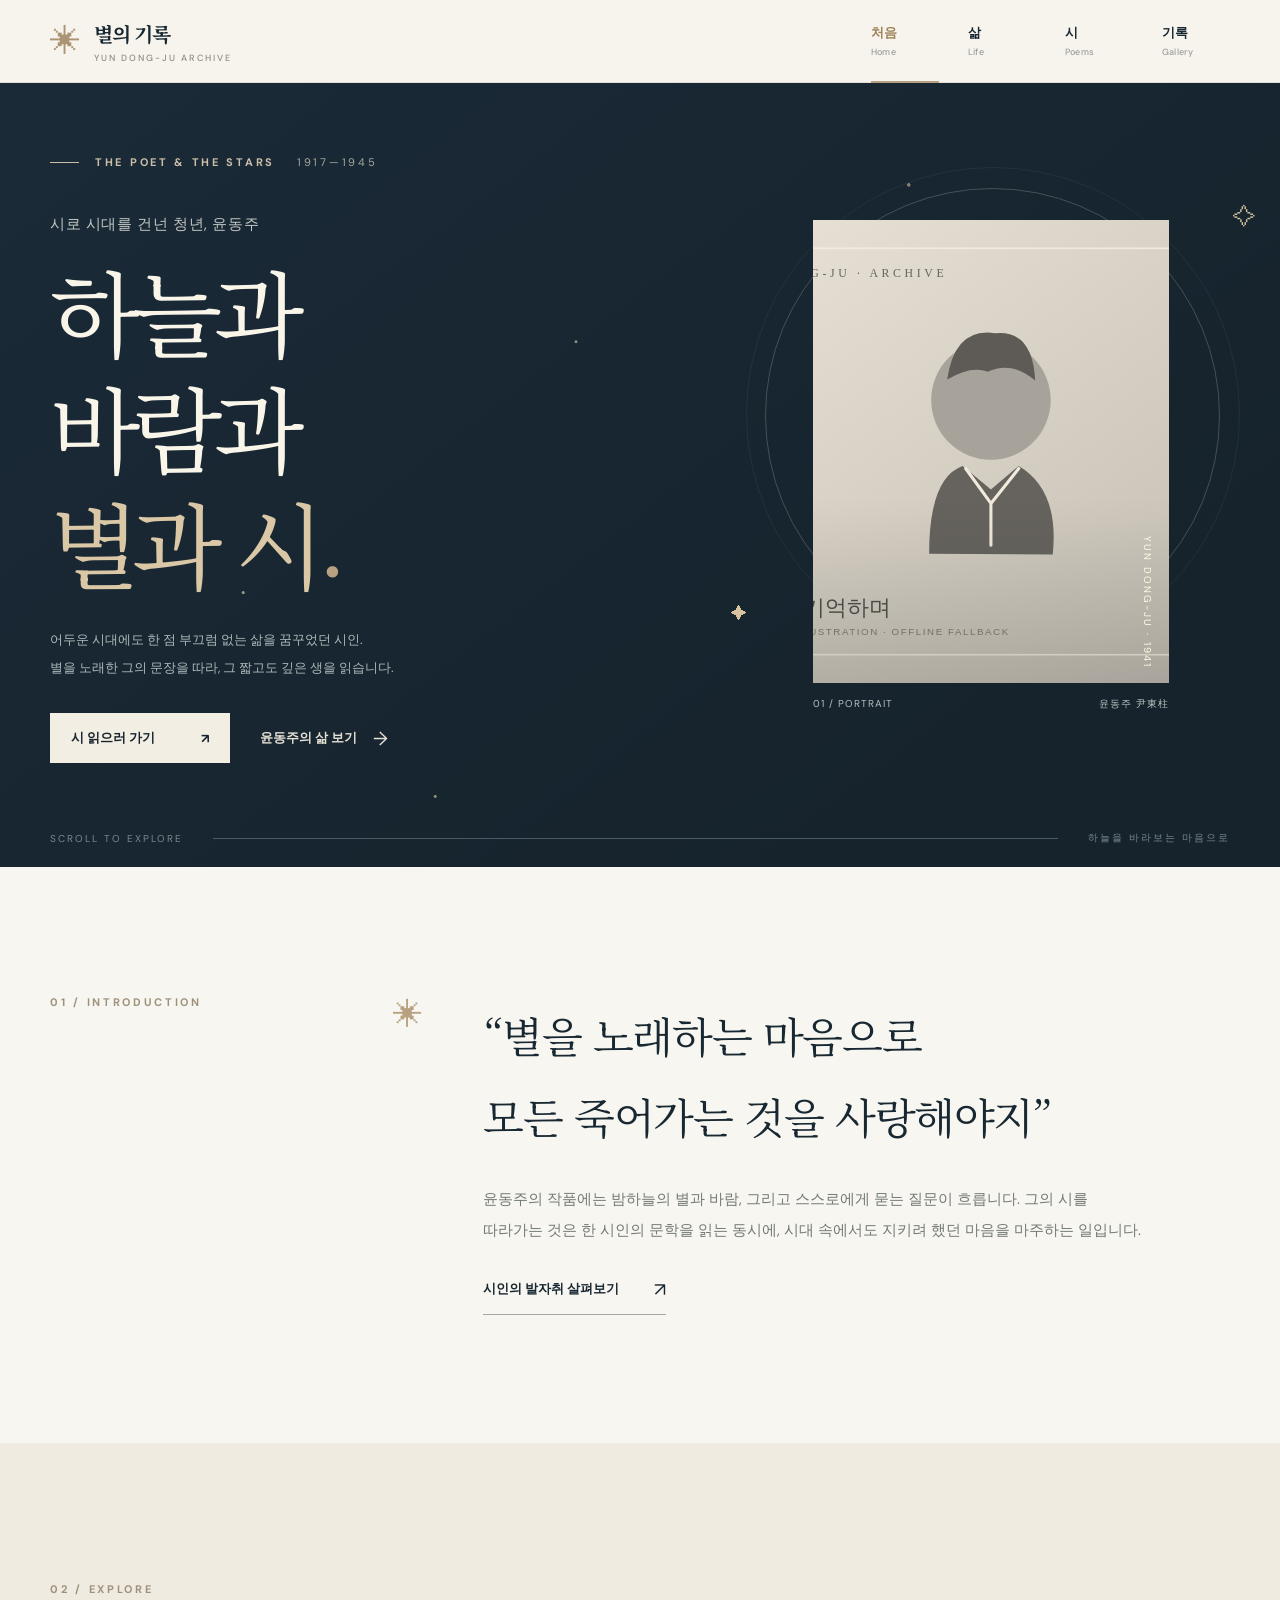
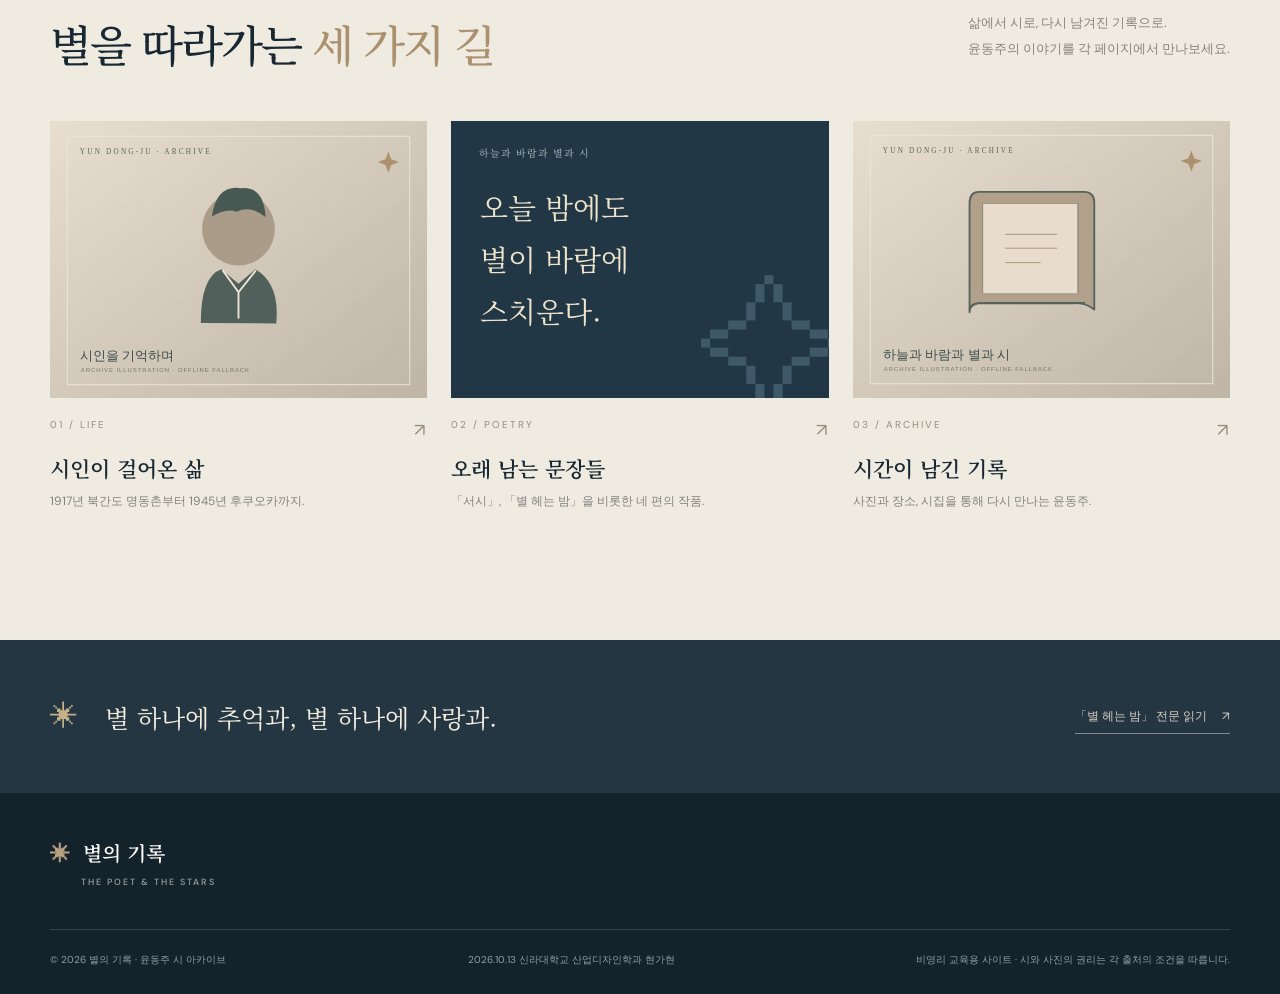
==== commit faa7c6d2: "Add files via upload" ====
--- a/index.html
+++ b/index.html
@@ -65,7 +65,7 @@
 
 </main>
 <footer class="site-footer">
-  <div class="wrap footer-top"><div class="footer-title"><span class="footer-star">✳</span> 별의 기록 <small>THE POET & THE STARS</small></div><div class="footer-nav"><a href="index.html">홈</a><a href="life.html">생애</a><a href="poems.html">작품</a><a href="gallery.html">사진 기록</a></div></div>
+  <div class="wrap footer-top"><div class="footer-title"><span class="footer-star">✳</span> 별의 기록 <small>THE POET & THE STARS</small></div><div class="footer-nav"></div></div>
   <div class="wrap footer-bottom"><span>© 2026 별의 기록 · 윤동주 시 아카이브</span><span>2026.10.13 신라대학교 산업디자인학과 현가현</span><span>비영리 교육용 사이트 · 시와 사진의 권리는 각 출처의 조건을 따릅니다.</span></div>
 </footer>
 <script src="assets/main.js" defer></script>
